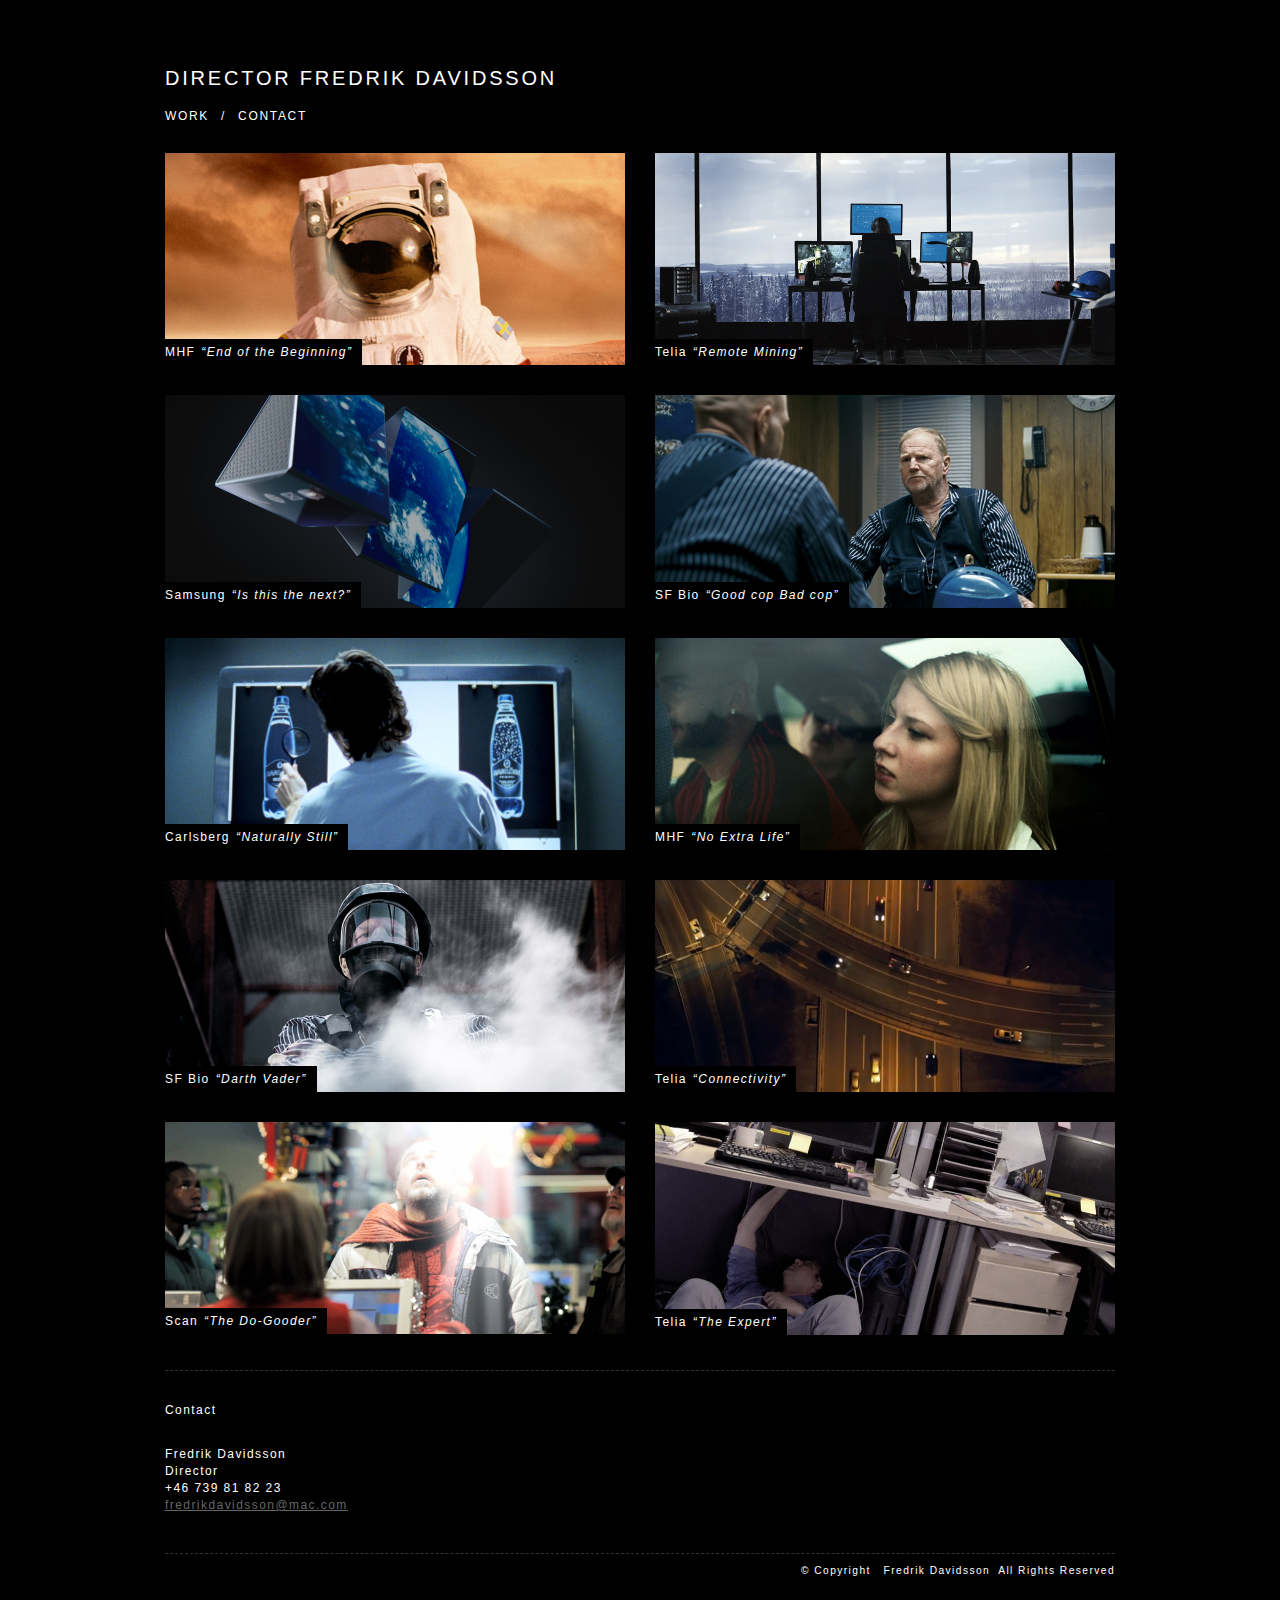
==== index.html @ 66b6b208 "First commit" ====
<!DOCTYPE html>
<html>
  <head>
    <meta charset="utf-8">
    <meta http-equiv="X-UA-Compatible" content="IE=edge">
    <title>DIRECTOR FREDRIK DAVIDSSON</title>
    <meta name="viewport" content="width=device-width, initial-scale=1.0">
    <!-- Bootstrap -->
    <link href="/css/stylesheets/styles.css" rel="stylesheet" media="screen">
    <link rel="canonical" href="http://www.fredrikdavidsson.se/" />
    <link rel="icon" type="image/x-icon" href="/img/favicon.ico">
    <link rel="apple-touch-icon" href="/img/apple-touch-icon.png">
    <!-- link href="/css/style.css" rel="stylesheet" media="screen" -->
    <!-- HTML5 shim and Respond.js IE8 support of HTML5 elements and media queries -->
    <!--[if lt IE 9]>
      <script src="//cdnjs.cloudflare.com/ajax/libs/html5shiv/r29/html5.min.js"></script>
      <script src="//cdnjs.cloudflare.com/ajax/libs/respond.js/1.3.0/respond.min.js"></script>
    <![endif]-->
  </head>
  <body>
    <div class="container container--narrowed">
    
    	<!-- VIEW: index.html -->

<div class="row">

  <div class="col-lg-12">
    <h1 class="uppercase">Director <span class="nowrap">Fredrik Davidsson</span></h1>
  </div>

  <div class="col-lg-12">
    <ul class="horiz-list topnav uppercase">
      <li><a href="#work">Work</a></li>
      <li><a href="#contact">Contact</a></li>
    </ul>
  </div>
</div>



<div class="row" id="work">

    <div class="col-sm-6">
        <a href="/video/52813474.html" class="item-box">
            <figure>
                <img src="/img/750/mhf_endofthebeginning.jpg" class="img-responsive img-responsive--zoom" alt="Click to watch: End of the beginning">
                <figcaption class="figcap">
                    MHF <em>End of the Beginning</em>
                </figcaption>
            </figure>
        </a>
    </div>

    <div class="col-sm-6">
        <a href="/video/200039920.html" class="item-box">
            <figure>
                <img src="/img/telia_remotemining.jpg" class="img-responsive img-responsive--zoom" alt="Click to watch: Remote Mining">
                <figcaption class="figcap">
                    Telia <em>Remote Mining</em>
                </figcaption>
            </figure>
        </a>
    </div>

</div>
<div class="row">

    <div class="col-sm-6">
        <a href="/video/200082497.html" class="item-box">
            <figure>
                <img src="/img/samsung_isthisthenext.jpg" class="img-responsive img-responsive--zoom" alt="Click to watch: Is this the next?">
                <figcaption class="figcap">
                    Samsung <em>Is this the next?</em>
                </figcaption>
            </figure>
        </a>
    </div>

    <div class="col-sm-6">
        <a href="/video/11383042.html" class="item-box">
            <figure>
                <img src="/img/750/sf_goodcopbadcop.jpg" class="img-responsive img-responsive--zoom" alt="Click to watch: Good cop Bad cop">
                <figcaption class="figcap">
                    SF Bio <em>Good cop Bad cop</em>
                </figcaption>
            </figure>
        </a>
    </div>

</div>
<div class="row">

    <div class="col-sm-6">
        <a href="/video/76110263.html" class="item-box">
            <figure>
                <img src="/img/750/ramlosa_naturallystill.jpg" class="img-responsive img-responsive--zoom" alt="Click to watch: Naturally Still">
                <figcaption class="figcap">
                    Carlsberg <em>Naturally Still</em>
                </figcaption>
            </figure>
        </a>
    </div>

    <div class="col-sm-6">
        <a href="/video/30067091.html" class="item-box">
            <figure>
                <img src="/img/750/mhf_noextralife.jpg" class="img-responsive img-responsive--zoom" alt="Click to watch: No Extra Life">
                <figcaption class="figcap">
                    MHF <em>No Extra Life</em>
                </figcaption>
            </figure>
        </a>
    </div>

</div>
<div class="row">

    <div class="col-sm-6">
        <a href="/video/11382361.html" class="item-box">
            <figure>
                <img src="/img/750/sf_darthvader.jpg" class="img-responsive img-responsive--zoom" alt="Click to watch: Darth Vader">
                <figcaption class="figcap">
                    SF Bio <em>Darth Vader</em>
                </figcaption>
            </figure>
        </a>
    </div>

    <div class="col-sm-6">
        <a href="/video/200039546.html" class="item-box">
            <figure>
                <img src="/img/telia_connectivity.jpg" class="img-responsive img-responsive--zoom" alt="Click to watch: Connectivity">
                <figcaption class="figcap">
                    Telia <em>Connectivity</em>
                </figcaption>
            </figure>
        </a>
    </div>

</div>
<div class="row">

    <div class="col-sm-6">
        <a href="/video/11387791.html" class="item-box">
            <figure>
                <img src="/img/750/scan_thedogooder.jpg" class="img-responsive img-responsive--zoom" alt="Click to watch: The Do-Gooder">
                <figcaption class="figcap">
                    Scan <em>The Do-Gooder</em>
                </figcaption>
            </figure>
        </a>
    </div>

    <div class="col-sm-6">
        <a href="/video/200040987.html" class="item-box">
            <figure>
                <img src="/img/telia_theexpert.jpg" class="img-responsive img-responsive--zoom" alt="Click to watch: The Expert">
                <figcaption class="figcap">
                    Telia <em>The Expert</em>
                </figcaption>
            </figure>
        </a>
    </div>

</div>

	<footer >
        <div class="dotted-box">
          <div class="row" id="contact">
            
            <div class="col-sm-6 col-md-3">
              <h5>Contact</h5>
              <p>
                Fredrik Davidsson<br>
                Director<br>
                +46 739 81 82 23<br>
                <a href="mailto:fredrikdavidsson@mac.com">fredrikdavidsson@mac.com</a>
              </p>
            </div>
            <!--
            <div class="col-sm-6 col-md-3">
              <h5>Representation</h5>
              <p>
                Visual Art Sweden<br>
                Executive Producer:<br>
                Dan Svensson<br>
                +46 739 40 11 20<br>
                <a href="mailto:dan@visualart.se">dan@visualart.se</a>
              </p>
            </div>
            <div class="col-md-6">
              
              <ul class="list-unstyled">
                <li class="pull-right">SOCIAL ICONS</li>
              </ul>
              
            </div>
            -->
          </div>
        
        </div>
        <div class="pull-right small-text">&copy; Copyright &nbsp; Fredrik Davidsson&nbsp; All Rights Reserved</div>
    </footer>

      
    </div>
    <script src="//ajax.googleapis.com/ajax/libs/jquery/2.2.4/jquery.min.js"></script>
    <!-- script src="//netdna.bootstrapcdn.com/bootstrap/3.0.0/js/bootstrap.min.js"></script -->
    <script src="/js/jquery.fitvids.js"></script>
    <script>
        $(document).ready(function(){
            $(".video-wrapper").fitVids();
        });
    </script>
  </body>
</html>
---- css/stylesheets/styles.css ----
hr,img{border:0}body,figure{margin:0}article,aside,details,figcaption,figure,footer,header,hgroup,main,nav,section,summary{display:block}audio,canvas,video{display:inline-block}audio:not([controls]){display:none;height:0}[hidden]{display:none}html{font-family:sans-serif;-webkit-text-size-adjust:100%;-ms-text-size-adjust:100%}a:active,a:hover{outline:0}h1{margin:.67em 0;letter-spacing:.14em}b,strong{font-weight:700}dfn{font-style:italic}hr{-moz-box-sizing:content-box;box-sizing:content-box;height:0}mark{background:#ff0;color:#000}code,kbd,pre,samp{font-family:monospace,serif;font-size:1em}pre{white-space:pre-wrap}q{quotes:"\201C" "\201D" "\2018" "\2019"}sub,sup{font-size:75%;line-height:0;position:relative;vertical-align:baseline}sup{top:-.5em}sub{bottom:-.25em}img{vertical-align:middle}svg:not(:root){overflow:hidden}button,select{text-transform:none}.uppercase,abbr.initialism{text-transform:uppercase}button,html input[type=button],input[type=reset],input[type=submit]{-webkit-appearance:button;cursor:pointer}button[disabled],html input[disabled]{cursor:default}input[type=checkbox],input[type=radio]{box-sizing:border-box;padding:0}input[type=search]::-webkit-search-cancel-button,input[type=search]::-webkit-search-decoration{-webkit-appearance:none}button::-moz-focus-inner,input::-moz-focus-inner{border:0;padding:0}textarea{overflow:auto;vertical-align:top}table{border-collapse:collapse;border-spacing:0}@media print{blockquote,img,pre,tr{page-break-inside:avoid}*{text-shadow:none!important;color:#000!important;background:0 0!important;box-shadow:none!important}a,a:visited{text-decoration:underline}a[href]:after{content:" (" attr(href) ")"}abbr[title]:after{content:" (" attr(title) ")"}.ir a:after,a[href^="javascript:"]:after,a[href^="#"]:after{content:""}blockquote,pre{border:1px solid #999}thead{display:table-header-group}img{max-width:100%!important}@page{margin:2cm .5cm}h2,h3,p{orphans:3;widows:3}h2,h3{page-break-after:avoid}.navbar{display:none}.table td,.table th{background-color:#fff!important}.btn>.caret,.dropup>.btn>.caret{border-top-color:#000!important}.label{border:1px solid #000}.table{border-collapse:collapse!important}.table-bordered td,.table-bordered th{border:1px solid #ddd!important}}.btn,.btn-danger.active,.btn-danger:active,.btn-default.active,.btn-default:active,.btn-info.active,.btn-info:active,.btn-primary.active,.btn-primary:active,.btn-success.active,.btn-success:active,.btn-warning.active,.btn-warning:active,.form-control,.open .btn-danger.dropdown-toggle,.open .btn-default.dropdown-toggle,.open .btn-info.dropdown-toggle,.open .btn-primary.dropdown-toggle,.open .btn-success.dropdown-toggle,.open .btn-warning.dropdown-toggle{background-image:none}*,:after,:before{-webkit-box-sizing:border-box;-moz-box-sizing:border-box;box-sizing:border-box}html{font-size:62.5%;-webkit-tap-highlight-color:transparent}body{font-family:"Helvetica Neue",Helvetica,Arial,"Lucida Grande",sans-serif;font-size:12px;font-weight:300;letter-spacing:.12em;line-height:1.429;color:#fff;background-color:#000}button,input,select,textarea{margin:0;font-family:inherit;font-size:inherit;line-height:inherit}a{color:#666}a:focus,a:hover{color:#999;text-decoration:underline}a:focus{outline:#333 dotted thin;outline:-webkit-focus-ring-color auto 5px;outline-offset:-2px}.img-responsive{display:block;max-width:100%;height:auto}.img-rounded{border-radius:6px}.img-thumbnail,.thumbnail{padding:4px;line-height:1.429;background-color:#000;border:1px solid #ddd;border-radius:4px;-webkit-transition:all .2s ease-in-out;transition:all .2s ease-in-out;display:inline-block;max-width:100%;height:auto}pre code,table{background-color:transparent}.img-circle{border-radius:50%}hr{margin-top:17px;margin-bottom:17px;border-top:1px solid #eee}.sr-only{position:absolute;width:1px;height:1px;margin:-1px;padding:0;overflow:hidden;clip:rect(0 0 0 0);border:0}p{margin:0 0 8.5px}.lead{margin-bottom:17px;font-size:13.8px;font-weight:200;line-height:1.4}h1,h2,h3,h4,h5,h6{margin-bottom:8.5px}@media (min-width:768px){.lead{font-size:18px}}small{font-size:85%}cite{font-style:normal}.text-muted{color:#999}.text-primary{color:#428bca}.text-warning{color:#c09853}.text-danger{color:#b94a48}.text-success{color:#468847}.text-info{color:#3a87ad}.text-left{text-align:left}.text-right{text-align:right}.text-center{text-align:center}.h1,.h2,.h3,.h4,.h5,.h6,h1,h2,h3,h4,h5,h6{font-family:"Helvetica Neue",Helvetica,Arial,"Lucida Grande",sans-serif;font-weight:300;line-height:1.1}.h1 small,.h2 small,.h3 small,.h4 small,.h5 small,.h6 small,h1 small,h2 small,h3 small,h4 small,h5 small,h6 small{font-weight:400;line-height:1;color:#999}legend,pre{color:#333}h1,h2,h3{margin-top:17px}h1 small,h2 small,h3 small{font-size:65%}h4,h5,h6{margin-top:8.5px}h4 small,h5 small,h6 small{font-size:75%}.h1,h1{font-size:20px}.h2,h2{font-size:25px}.h3,h3{font-size:21px}.h4,h4{font-size:15px}.h5,h5{font-size:12px}.h6,h6{font-size:11px}.page-header{padding-bottom:7.5px;margin:34px 0 17px;border-bottom:1px solid #eee}blockquote p:last-child,ol ol,ol ul,ul ol,ul ul{margin-bottom:0}address,dl{margin-bottom:17px}ol,ul{margin-top:0;margin-bottom:8.5px}.list-inline,.list-unstyled{padding-left:0;list-style:none}.list-inline>li{display:inline-block;padding-left:5px;padding-right:5px}dd,dt{line-height:1.429}dt{font-weight:700}dd{margin-left:0}@media (min-width:768px){.dl-horizontal dt{float:left;width:160px;clear:left;text-align:right;overflow:hidden;text-overflow:ellipsis;white-space:nowrap}.dl-horizontal dd{margin-left:180px}.dl-horizontal dd:after,.dl-horizontal dd:before{content:" ";display:table}.dl-horizontal dd:after{clear:both}}.clearfix:after,.container:after,.form-horizontal .form-group:after,.nav:after,.navbar-collapse:after,.navbar-header:after,.navbar:after,.row:after,.tabbable:after{clear:both}address,pre{display:block}abbr[data-original-title],abbr[title]{cursor:help;border-bottom:1px dotted #999}abbr.initialism{font-size:90%}blockquote{padding:8.5px 17px;margin:0 0 17px;border-left:5px solid #eee}blockquote p{font-size:15px;font-weight:300;line-height:1.25}address,blockquote small,pre{line-height:1.429}blockquote small{display:block;color:#999}blockquote small:before{content:'\2014 \00A0'}blockquote.pull-right{padding-right:15px;padding-left:0;border-right:5px solid #eee;border-left:0}blockquote.pull-right p,blockquote.pull-right small{text-align:right}blockquote.pull-right small:before{content:''}blockquote.pull-right small:after{content:'\00A0 \2014'}blockquote:after,blockquote:before,q:after,q:before{content:""}address{font-style:normal}code,pre{font-family:Monaco,Menlo,Consolas,"Courier- New",monospace}code{padding:2px 4px;font-size:90%;color:#c7254e;background-color:#f9f2f4;white-space:nowrap;border-radius:4px}pre{padding:8px;margin:0 0 8.5px;font-size:11px;word-break:break-all;word-wrap:break-word;background-color:#f5f5f5;border:1px solid #ccc;border-radius:4px}.container:after,.container:before,.row:after,.row:before{display:table;content:" "}.table,pre.prettyprint{margin-bottom:17px}pre code{padding:0;font-size:inherit;color:inherit;white-space:pre-wrap;border:0}.btn,.horiz-list li,.nowrap{white-space:nowrap}.pre-scrollable{max-height:340px;overflow-y:scroll}.container{margin-right:auto;margin-left:auto;padding-left:15px;padding-right:15px}.row{margin-left:-15px;margin-right:-15px}input[type=file],legend{display:block}.col-lg-1,.col-lg-10,.col-lg-11,.col-lg-12,.col-lg-2,.col-lg-3,.col-lg-4,.col-lg-5,.col-lg-6,.col-lg-7,.col-lg-8,.col-lg-9,.col-md-1,.col-md-10,.col-md-11,.col-md-12,.col-md-2,.col-md-3,.col-md-4,.col-md-5,.col-md-6,.col-md-7,.col-md-8,.col-md-9,.col-sm-1,.col-sm-10,.col-sm-11,.col-sm-12,.col-sm-2,.col-sm-3,.col-sm-4,.col-sm-5,.col-sm-6,.col-sm-7,.col-sm-8,.col-sm-9,.col-xs-1,.col-xs-10,.col-xs-11,.col-xs-12,.col-xs-2,.col-xs-3,.col-xs-4,.col-xs-5,.col-xs-6,.col-xs-7,.col-xs-8,.col-xs-9{position:relative;min-height:1px;padding-left:15px;padding-right:15px}.col-xs-1,.col-xs-10,.col-xs-11,.col-xs-2,.col-xs-3,.col-xs-4,.col-xs-5,.col-xs-6,.col-xs-7,.col-xs-8,.col-xs-9{float:left}.col-xs-1{width:8.333%}.col-xs-2{width:16.667%}.col-xs-3{width:25%}.col-xs-4{width:33.333%}.col-xs-5{width:41.667%}.col-xs-6{width:50%}.col-xs-7{width:58.333%}.col-xs-8{width:66.667%}.col-xs-9{width:75%}.col-xs-10{width:83.333%}.col-xs-11{width:91.667%}.col-xs-12{width:100%}@media (min-width:768px){.container{max-width:750px}.col-sm-1,.col-sm-10,.col-sm-11,.col-sm-2,.col-sm-3,.col-sm-4,.col-sm-5,.col-sm-6,.col-sm-7,.col-sm-8,.col-sm-9{float:left}.col-sm-1{width:8.333%}.col-sm-2{width:16.667%}.col-sm-3{width:25%}.col-sm-4{width:33.333%}.col-sm-5{width:41.667%}.col-sm-6{width:50%}.col-sm-7{width:58.333%}.col-sm-8{width:66.667%}.col-sm-9{width:75%}.col-sm-10{width:83.333%}.col-sm-11{width:91.667%}.col-sm-12{width:100%}.col-sm-push-1{left:8.333%}.col-sm-push-2{left:16.667%}.col-sm-push-3{left:25%}.col-sm-push-4{left:33.333%}.col-sm-push-5{left:41.667%}.col-sm-push-6{left:50%}.col-sm-push-7{left:58.333%}.col-sm-push-8{left:66.667%}.col-sm-push-9{left:75%}.col-sm-push-10{left:83.333%}.col-sm-push-11{left:91.667%}.col-sm-pull-1{right:8.333%}.col-sm-pull-2{right:16.667%}.col-sm-pull-3{right:25%}.col-sm-pull-4{right:33.333%}.col-sm-pull-5{right:41.667%}.col-sm-pull-6{right:50%}.col-sm-pull-7{right:58.333%}.col-sm-pull-8{right:66.667%}.col-sm-pull-9{right:75%}.col-sm-pull-10{right:83.333%}.col-sm-pull-11{right:91.667%}.col-sm-offset-1{margin-left:8.333%}.col-sm-offset-2{margin-left:16.667%}.col-sm-offset-3{margin-left:25%}.col-sm-offset-4{margin-left:33.333%}.col-sm-offset-5{margin-left:41.667%}.col-sm-offset-6{margin-left:50%}.col-sm-offset-7{margin-left:58.333%}.col-sm-offset-8{margin-left:66.667%}.col-sm-offset-9{margin-left:75%}.col-sm-offset-10{margin-left:83.333%}.col-sm-offset-11{margin-left:91.667%}}@media (min-width:992px){.container{max-width:970px}.col-md-1,.col-md-10,.col-md-11,.col-md-2,.col-md-3,.col-md-4,.col-md-5,.col-md-6,.col-md-7,.col-md-8,.col-md-9{float:left}.col-md-1{width:8.333%}.col-md-2{width:16.667%}.col-md-3{width:25%}.col-md-4{width:33.333%}.col-md-5{width:41.667%}.col-md-6{width:50%}.col-md-7{width:58.333%}.col-md-8{width:66.667%}.col-md-9{width:75%}.col-md-10{width:83.333%}.col-md-11{width:91.667%}.col-md-12{width:100%}.col-md-push-0{left:auto}.col-md-push-1{left:8.333%}.col-md-push-2{left:16.667%}.col-md-push-3{left:25%}.col-md-push-4{left:33.333%}.col-md-push-5{left:41.667%}.col-md-push-6{left:50%}.col-md-push-7{left:58.333%}.col-md-push-8{left:66.667%}.col-md-push-9{left:75%}.col-md-push-10{left:83.333%}.col-md-push-11{left:91.667%}.col-md-pull-0{right:auto}.col-md-pull-1{right:8.333%}.col-md-pull-2{right:16.667%}.col-md-pull-3{right:25%}.col-md-pull-4{right:33.333%}.col-md-pull-5{right:41.667%}.col-md-pull-6{right:50%}.col-md-pull-7{right:58.333%}.col-md-pull-8{right:66.667%}.col-md-pull-9{right:75%}.col-md-pull-10{right:83.333%}.col-md-pull-11{right:91.667%}.col-md-offset-0{margin-left:0}.col-md-offset-1{margin-left:8.333%}.col-md-offset-2{margin-left:16.667%}.col-md-offset-3{margin-left:25%}.col-md-offset-4{margin-left:33.333%}.col-md-offset-5{margin-left:41.667%}.col-md-offset-6{margin-left:50%}.col-md-offset-7{margin-left:58.333%}.col-md-offset-8{margin-left:66.667%}.col-md-offset-9{margin-left:75%}.col-md-offset-10{margin-left:83.333%}.col-md-offset-11{margin-left:91.667%}}@media (min-width:1200px){.container{max-width:1170px}.col-lg-1,.col-lg-10,.col-lg-11,.col-lg-2,.col-lg-3,.col-lg-4,.col-lg-5,.col-lg-6,.col-lg-7,.col-lg-8,.col-lg-9{float:left}.col-lg-1{width:8.333%}.col-lg-2{width:16.667%}.col-lg-3{width:25%}.col-lg-4{width:33.333%}.col-lg-5{width:41.667%}.col-lg-6{width:50%}.col-lg-7{width:58.333%}.col-lg-8{width:66.667%}.col-lg-9{width:75%}.col-lg-10{width:83.333%}.col-lg-11{width:91.667%}.col-lg-12{width:100%}.col-lg-push-0{left:auto}.col-lg-push-1{left:8.333%}.col-lg-push-2{left:16.667%}.col-lg-push-3{left:25%}.col-lg-push-4{left:33.333%}.col-lg-push-5{left:41.667%}.col-lg-push-6{left:50%}.col-lg-push-7{left:58.333%}.col-lg-push-8{left:66.667%}.col-lg-push-9{left:75%}.col-lg-push-10{left:83.333%}.col-lg-push-11{left:91.667%}.col-lg-pull-0{right:auto}.col-lg-pull-1{right:8.333%}.col-lg-pull-2{right:16.667%}.col-lg-pull-3{right:25%}.col-lg-pull-4{right:33.333%}.col-lg-pull-5{right:41.667%}.col-lg-pull-6{right:50%}.col-lg-pull-7{right:58.333%}.col-lg-pull-8{right:66.667%}.col-lg-pull-9{right:75%}.col-lg-pull-10{right:83.333%}.col-lg-pull-11{right:91.667%}.col-lg-offset-0{margin-left:0}.col-lg-offset-1{margin-left:8.333%}.col-lg-offset-2{margin-left:16.667%}.col-lg-offset-3{margin-left:25%}.col-lg-offset-4{margin-left:33.333%}.col-lg-offset-5{margin-left:41.667%}.col-lg-offset-6{margin-left:50%}.col-lg-offset-7{margin-left:58.333%}.col-lg-offset-8{margin-left:66.667%}.col-lg-offset-9{margin-left:75%}.col-lg-offset-10{margin-left:83.333%}.col-lg-offset-11{margin-left:91.667%}}.btn-block,.nav-justified,.nav-tabs.nav-justified,.table,input[type=button].btn-block,input[type=reset].btn-block,input[type=submit].btn-block,legend{width:100%}table{max-width:100%}th{text-align:left}.table tbody>tr>td,.table tbody>tr>th,.table tfoot>tr>td,.table tfoot>tr>th,.table thead>tr>td,.table thead>tr>th{padding:8px;line-height:1.429;vertical-align:top;border-top:1px solid #ddd}.table thead>tr>th{vertical-align:bottom;border-bottom:2px solid #ddd}.table caption+thead tr:first-child td,.table caption+thead tr:first-child th,.table colgroup+thead tr:first-child td,.table colgroup+thead tr:first-child th,.table thead:first-child tr:first-child td,.table thead:first-child tr:first-child th{border-top:0}.table tbody+tbody{border-top:2px solid #ddd}.table .table{background-color:#000}.table-condensed tbody>tr>td,.table-condensed tbody>tr>th,.table-condensed tfoot>tr>td,.table-condensed tfoot>tr>th,.table-condensed thead>tr>td,.table-condensed thead>tr>th{padding:5px}.table-bordered,.table-bordered>tbody>tr>td,.table-bordered>tbody>tr>th,.table-bordered>tfoot>tr>td,.table-bordered>tfoot>tr>th,.table-bordered>thead>tr>td,.table-bordered>thead>tr>th{border:1px solid #ddd}.table-bordered>thead>tr>td,.table-bordered>thead>tr>th{border-bottom-width:2px}.table-striped>tbody>tr:nth-child(odd)>td,.table-striped>tbody>tr:nth-child(odd)>th{background-color:#f9f9f9}.table-hover>tbody>tr:hover>td,.table-hover>tbody>tr:hover>th,.table>tbody>tr.active>td,.table>tbody>tr.active>th,.table>tbody>tr>td.active,.table>tbody>tr>th.active,.table>tfoot>tr.active>td,.table>tfoot>tr.active>th,.table>tfoot>tr>td.active,.table>tfoot>tr>th.active,.table>thead>tr.active>td,.table>thead>tr.active>th,.table>thead>tr>td.active,.table>thead>tr>th.active{background-color:#f5f5f5}table col[class*=col-]{float:none;display:table-column}table td[class*=col-],table th[class*=col-]{float:none;display:table-cell}.table>tbody>tr.success>td,.table>tbody>tr.success>th,.table>tbody>tr>td.success,.table>tbody>tr>th.success,.table>tfoot>tr.success>td,.table>tfoot>tr.success>th,.table>tfoot>tr>td.success,.table>tfoot>tr>th.success,.table>thead>tr.success>td,.table>thead>tr.success>th,.table>thead>tr>td.success,.table>thead>tr>th.success{background-color:#dff0d8;border-color:#d6e9c6}.table-hover>tbody>tr.success:hover>td,.table-hover>tbody>tr.success:hover>th,.table-hover>tbody>tr>td.success:hover,.table-hover>tbody>tr>th.success:hover{background-color:#d0e9c6;border-color:#c9e2b3}.table>tbody>tr.danger>td,.table>tbody>tr.danger>th,.table>tbody>tr>td.danger,.table>tbody>tr>th.danger,.table>tfoot>tr.danger>td,.table>tfoot>tr.danger>th,.table>tfoot>tr>td.danger,.table>tfoot>tr>th.danger,.table>thead>tr.danger>td,.table>thead>tr.danger>th,.table>thead>tr>td.danger,.table>thead>tr>th.danger{background-color:#f2dede;border-color:#eed3d7}.table-hover>tbody>tr.danger:hover>td,.table-hover>tbody>tr.danger:hover>th,.table-hover>tbody>tr>td.danger:hover,.table-hover>tbody>tr>th.danger:hover{background-color:#ebcccc;border-color:#e6c1c7}.table>tbody>tr.warning>td,.table>tbody>tr.warning>th,.table>tbody>tr>td.warning,.table>tbody>tr>th.warning,.table>tfoot>tr.warning>td,.table>tfoot>tr.warning>th,.table>tfoot>tr>td.warning,.table>tfoot>tr>th.warning,.table>thead>tr.warning>td,.table>thead>tr.warning>th,.table>thead>tr>td.warning,.table>thead>tr>th.warning{background-color:#fcf8e3;border-color:#fbeed5}.table-hover>tbody>tr.warning:hover>td,.table-hover>tbody>tr.warning:hover>th,.table-hover>tbody>tr>td.warning:hover,.table-hover>tbody>tr>th.warning:hover{background-color:#faf2cc;border-color:#f8e5be}@media (max-width:768px){.table-responsive{width:100%;margin-bottom:15px;overflow-y:hidden;overflow-x:scroll;-ms-overflow-style:-ms-autohiding-scrollbar;border:1px solid #ddd;-webkit-overflow-scrolling:touch}.table-responsive>.table{margin-bottom:0;background-color:#fff}.table-responsive>.table>tbody>tr>td,.table-responsive>.table>tbody>tr>th,.table-responsive>.table>tfoot>tr>td,.table-responsive>.table>tfoot>tr>th,.table-responsive>.table>thead>tr>td,.table-responsive>.table>thead>tr>th{white-space:nowrap}.table-responsive>.table-bordered{border:0}.table-responsive>.table-bordered>tbody>tr>td:first-child,.table-responsive>.table-bordered>tbody>tr>th:first-child,.table-responsive>.table-bordered>tfoot>tr>td:first-child,.table-responsive>.table-bordered>tfoot>tr>th:first-child,.table-responsive>.table-bordered>thead>tr>td:first-child,.table-responsive>.table-bordered>thead>tr>th:first-child{border-left:0}.table-responsive>.table-bordered>tbody>tr>td:last-child,.table-responsive>.table-bordered>tbody>tr>th:last-child,.table-responsive>.table-bordered>tfoot>tr>td:last-child,.table-responsive>.table-bordered>tfoot>tr>th:last-child,.table-responsive>.table-bordered>thead>tr>td:last-child,.table-responsive>.table-bordered>thead>tr>th:last-child{border-right:0}.table-responsive>.table-bordered>tbody>tr:last-child>td,.table-responsive>.table-bordered>tbody>tr:last-child>th,.table-responsive>.table-bordered>tfoot>tr:last-child>td,.table-responsive>.table-bordered>tfoot>tr:last-child>th,.table-responsive>.table-bordered>thead>tr:last-child>td,.table-responsive>.table-bordered>thead>tr:last-child>th{border-bottom:0}}fieldset,legend{padding:0;border:0}fieldset{margin:0}legend{margin-bottom:17px;font-size:18px;line-height:inherit;border-bottom:1px solid #e5e5e5}label{display:inline-block;margin-bottom:5px;font-weight:700}input[type=search]{-webkit-appearance:textfield;-webkit-box-sizing:border-box;-moz-box-sizing:border-box;box-sizing:border-box}input[type=checkbox],input[type=radio]{margin:4px 0 0;margin-top:1px\9;line-height:normal}select[multiple],select[size]{height:auto}select optgroup{font-size:inherit;font-style:inherit;font-family:inherit}.form-control,output{font-size:12px;line-height:1.429;display:block;vertical-align:middle}input[type=file]:focus,input[type=checkbox]:focus,input[type=radio]:focus{outline:#333 dotted thin;outline:-webkit-focus-ring-color auto 5px;outline-offset:-2px}input[type=number]::-webkit-inner-spin-button,input[type=number]::-webkit-outer-spin-button{height:auto}output{padding-top:7px;color:#555}.form-control:-moz-placeholder{color:#999}.form-control::-moz-placeholder{color:#999}.form-control:-ms-input-placeholder{color:#999}.form-control::-webkit-input-placeholder{color:#999}.form-control{width:100%;height:31px;padding:6px 12px;color:#555;background-color:#fff;border:1px solid #ccc;border-radius:4px;-webkit-box-shadow:inset 0 1px 1px rgba(0,0,0,.075);box-shadow:inset 0 1px 1px rgba(0,0,0,.075);-webkit-transition:border-color ease-in-out .15s,box-shadow ease-in-out .15s;transition:border-color ease-in-out .15s,box-shadow ease-in-out .15s}.form-control:focus{border-color:#66afe9;outline:0;-webkit-box-shadow:inset 0 1px 1px rgba(0,0,0,.075),0 0 8px rgba(102,175,233,.6);box-shadow:inset 0 1px 1px rgba(0,0,0,.075),0 0 8px rgba(102,175,233,.6)}.form-control[disabled],.form-control[readonly],fieldset[disabled] .form-control{cursor:not-allowed;background-color:#eee}textarea.form-control{height:auto}.form-group{margin-bottom:15px}.checkbox,.radio{display:block;min-height:17px;margin-top:10px;margin-bottom:10px;padding-left:20px;vertical-align:middle}.checkbox label,.radio label{display:inline;margin-bottom:0;font-weight:400;cursor:pointer}.checkbox input[type=checkbox],.checkbox-inline input[type=checkbox],.radio input[type=radio],.radio-inline input[type=radio]{float:left;margin-left:-20px}.checkbox+.checkbox,.radio+.radio{margin-top:-5px}.checkbox-inline,.radio-inline{display:inline-block;padding-left:20px;margin-bottom:0;vertical-align:middle;font-weight:400;cursor:pointer}.checkbox-inline+.checkbox-inline,.radio-inline+.radio-inline{margin-top:0;margin-left:10px}.checkbox-inline[disabled],.checkbox[disabled],.radio-inline[disabled],.radio[disabled],fieldset[disabled] .checkbox,fieldset[disabled] .checkbox-inline,fieldset[disabled] .radio,fieldset[disabled] .radio-inline,fieldset[disabled] input[type=checkbox],fieldset[disabled] input[type=radio],input[type=checkbox][disabled],input[type=radio][disabled]{cursor:not-allowed}.input-sm{height:28px;padding:5px 10px;font-size:11px;line-height:1.5;border-radius:3px}select.input-sm{height:28px;line-height:28px}textarea.input-sm{height:auto}.input-lg{height:41px;padding:10px 16px;font-size:15px;line-height:1.33;border-radius:6px}select.input-lg{height:41px;line-height:41px}textarea.input-lg{height:auto}.has-warning .control-label,.has-warning .help-block{color:#c09853}.has-warning .form-control{border-color:#c09853;-webkit-box-shadow:inset 0 1px 1px rgba(0,0,0,.075);box-shadow:inset 0 1px 1px rgba(0,0,0,.075)}.has-warning .form-control:focus{border-color:#a47e3c;-webkit-box-shadow:inset 0 1px 1px rgba(0,0,0,.075),0 0 6px #dbc59e;box-shadow:inset 0 1px 1px rgba(0,0,0,.075),0 0 6px #dbc59e}.has-warning .input-group-addon{color:#c09853;border-color:#c09853;background-color:#fcf8e3}.has-error .control-label,.has-error .help-block{color:#b94a48}.has-error .form-control{border-color:#b94a48;-webkit-box-shadow:inset 0 1px 1px rgba(0,0,0,.075);box-shadow:inset 0 1px 1px rgba(0,0,0,.075)}.has-error .form-control:focus{border-color:#953b39;-webkit-box-shadow:inset 0 1px 1px rgba(0,0,0,.075),0 0 6px #d59392;box-shadow:inset 0 1px 1px rgba(0,0,0,.075),0 0 6px #d59392}.has-error .input-group-addon{color:#b94a48;border-color:#b94a48;background-color:#f2dede}.has-success .control-label,.has-success .help-block{color:#468847}.has-success .form-control{border-color:#468847;-webkit-box-shadow:inset 0 1px 1px rgba(0,0,0,.075);box-shadow:inset 0 1px 1px rgba(0,0,0,.075)}.has-success .form-control:focus{border-color:#356635;-webkit-box-shadow:inset 0 1px 1px rgba(0,0,0,.075),0 0 6px #7aba7b;box-shadow:inset 0 1px 1px rgba(0,0,0,.075),0 0 6px #7aba7b}.has-success .input-group-addon{color:#468847;border-color:#468847;background-color:#dff0d8}.form-control-static{margin-bottom:0;padding-top:7px}.help-block{display:block;margin-top:5px;margin-bottom:10px;color:#fff}.btn,.nav{margin-bottom:0}@media (min-width:768px){.form-inline .form-group,.navbar-form .form-group{display:inline-block;margin-bottom:0;vertical-align:middle}.form-inline .form-control,.navbar-form .form-control{display:inline-block}.form-inline .checkbox,.form-inline .radio,.navbar-form .checkbox,.navbar-form .radio{display:inline-block;margin-top:0;margin-bottom:0;padding-left:0}.form-inline .checkbox input[type=checkbox],.form-inline .radio input[type=radio],.navbar-form .checkbox input[type=checkbox],.navbar-form .radio input[type=radio]{float:none;margin-left:0}.form-horizontal .control-label{text-align:right}}.form-horizontal .checkbox,.form-horizontal .checkbox-inline,.form-horizontal .control-label,.form-horizontal .radio,.form-horizontal .radio-inline{margin-top:0;margin-bottom:0;padding-top:7px}.form-horizontal .form-group{margin-left:-15px;margin-right:-15px}.form-horizontal .form-group:after,.form-horizontal .form-group:before{content:" ";display:table}.btn{display:inline-block;padding:6px 12px;font-size:12px;font-weight:400;line-height:1.429;text-align:center;vertical-align:middle;cursor:pointer;border:1px solid transparent;border-radius:4px;-webkit-user-select:none;-moz-user-select:none;-ms-user-select:none;-o-user-select:none;user-select:none}.btn:focus{outline:#333 dotted thin;outline:-webkit-focus-ring-color auto 5px;outline-offset:-2px}.btn:focus,.btn:hover{color:#333;text-decoration:none}.btn.active,.btn:active{outline:0;background-image:none;-webkit-box-shadow:inset 0 3px 5px rgba(0,0,0,.125);box-shadow:inset 0 3px 5px rgba(0,0,0,.125)}.btn.disabled,.btn[disabled],fieldset[disabled] .btn{cursor:not-allowed;pointer-events:none;opacity:.65;filter:alpha(opacity=65);-webkit-box-shadow:none;box-shadow:none}.btn-default{color:#333;background-color:#fff;border-color:#ccc}.btn-default.active,.btn-default:active,.btn-default:focus,.btn-default:hover,.open .btn-default.dropdown-toggle{color:#333;background-color:#ebebeb;border-color:#adadad}.btn-default.disabled,.btn-default.disabled.active,.btn-default.disabled:active,.btn-default.disabled:focus,.btn-default.disabled:hover,.btn-default[disabled],.btn-default[disabled].active,.btn-default[disabled]:active,.btn-default[disabled]:focus,.btn-default[disabled]:hover,fieldset[disabled] .btn-default,fieldset[disabled] .btn-default.active,fieldset[disabled] .btn-default:active,fieldset[disabled] .btn-default:focus,fieldset[disabled] .btn-default:hover{background-color:#fff;border-color:#ccc}.btn-primary{color:#fff;background-color:#428bca;border-color:#357ebd}.btn-primary.active,.btn-primary:active,.btn-primary:focus,.btn-primary:hover,.open .btn-primary.dropdown-toggle{color:#fff;background-color:#3276b1;border-color:#285e8e}.btn-primary.disabled,.btn-primary.disabled.active,.btn-primary.disabled:active,.btn-primary.disabled:focus,.btn-primary.disabled:hover,.btn-primary[disabled],.btn-primary[disabled].active,.btn-primary[disabled]:active,.btn-primary[disabled]:focus,.btn-primary[disabled]:hover,fieldset[disabled] .btn-primary,fieldset[disabled] .btn-primary.active,fieldset[disabled] .btn-primary:active,fieldset[disabled] .btn-primary:focus,fieldset[disabled] .btn-primary:hover{background-color:#428bca;border-color:#357ebd}.btn-warning{color:#fff;background-color:#f0ad4e;border-color:#eea236}.btn-warning.active,.btn-warning:active,.btn-warning:focus,.btn-warning:hover,.open .btn-warning.dropdown-toggle{color:#fff;background-color:#ed9c28;border-color:#d58512}.btn-warning.disabled,.btn-warning.disabled.active,.btn-warning.disabled:active,.btn-warning.disabled:focus,.btn-warning.disabled:hover,.btn-warning[disabled],.btn-warning[disabled].active,.btn-warning[disabled]:active,.btn-warning[disabled]:focus,.btn-warning[disabled]:hover,fieldset[disabled] .btn-warning,fieldset[disabled] .btn-warning.active,fieldset[disabled] .btn-warning:active,fieldset[disabled] .btn-warning:focus,fieldset[disabled] .btn-warning:hover{background-color:#f0ad4e;border-color:#eea236}.btn-danger{color:#fff;background-color:#d9534f;border-color:#d43f3a}.btn-danger.active,.btn-danger:active,.btn-danger:focus,.btn-danger:hover,.open .btn-danger.dropdown-toggle{color:#fff;background-color:#d2322d;border-color:#ac2925}.btn-danger.disabled,.btn-danger.disabled.active,.btn-danger.disabled:active,.btn-danger.disabled:focus,.btn-danger.disabled:hover,.btn-danger[disabled],.btn-danger[disabled].active,.btn-danger[disabled]:active,.btn-danger[disabled]:focus,.btn-danger[disabled]:hover,fieldset[disabled] .btn-danger,fieldset[disabled] .btn-danger.active,fieldset[disabled] .btn-danger:active,fieldset[disabled] .btn-danger:focus,fieldset[disabled] .btn-danger:hover{background-color:#d9534f;border-color:#d43f3a}.btn-success{color:#fff;background-color:#5cb85c;border-color:#4cae4c}.btn-success.active,.btn-success:active,.btn-success:focus,.btn-success:hover,.open .btn-success.dropdown-toggle{color:#fff;background-color:#47a447;border-color:#398439}.btn-success.disabled,.btn-success.disabled.active,.btn-success.disabled:active,.btn-success.disabled:focus,.btn-success.disabled:hover,.btn-success[disabled],.btn-success[disabled].active,.btn-success[disabled]:active,.btn-success[disabled]:focus,.btn-success[disabled]:hover,fieldset[disabled] .btn-success,fieldset[disabled] .btn-success.active,fieldset[disabled] .btn-success:active,fieldset[disabled] .btn-success:focus,fieldset[disabled] .btn-success:hover{background-color:#5cb85c;border-color:#4cae4c}.btn-info{color:#fff;background-color:#5bc0de;border-color:#46b8da}.btn-info.active,.btn-info:active,.btn-info:focus,.btn-info:hover,.open .btn-info.dropdown-toggle{color:#fff;background-color:#39b3d7;border-color:#269abc}.btn-info.disabled,.btn-info.disabled.active,.btn-info.disabled:active,.btn-info.disabled:focus,.btn-info.disabled:hover,.btn-info[disabled],.btn-info[disabled].active,.btn-info[disabled]:active,.btn-info[disabled]:focus,.btn-info[disabled]:hover,fieldset[disabled] .btn-info,fieldset[disabled] .btn-info.active,fieldset[disabled] .btn-info:active,fieldset[disabled] .btn-info:focus,fieldset[disabled] .btn-info:hover{background-color:#5bc0de;border-color:#46b8da}.btn-link{color:#666;font-weight:400;cursor:pointer;border-radius:0}.btn-link,.btn-link:active,.btn-link[disabled],fieldset[disabled] .btn-link{background-color:transparent;-webkit-box-shadow:none;box-shadow:none}.btn-link,.btn-link:active,.btn-link:focus,.btn-link:hover{border-color:transparent}.btn-link:focus,.btn-link:hover{color:#999;text-decoration:underline;background-color:transparent}.btn-link[disabled]:focus,.btn-link[disabled]:hover,fieldset[disabled] .btn-link:focus,fieldset[disabled] .btn-link:hover{color:#999;text-decoration:none}.btn-lg{padding:10px 16px;font-size:15px;line-height:1.33;border-radius:6px}.btn-sm,.btn-xs{padding:5px 10px;font-size:11px;line-height:1.5;border-radius:3px}.btn-xs{padding:1px 5px}.btn-block{display:block;padding-left:0;padding-right:0}.btn-block+.btn-block{margin-top:5px}.nav{padding-left:0;list-style:none}.nav:after,.nav:before{content:" ";display:table}.nav>li,.nav>li>a{display:block;position:relative}.nav>li>a{padding:10px 15px}.nav>li>a:focus,.nav>li>a:hover{text-decoration:none;background-color:#eee}.nav>li.disabled>a{color:#999}.nav>li.disabled>a:focus,.nav>li.disabled>a:hover{color:#999;text-decoration:none;background-color:transparent;cursor:not-allowed}.nav .open>a,.nav .open>a:focus,.nav .open>a:hover{background-color:#eee;border-color:#666}.nav .nav-divider{height:1px;margin:7.5px 0;overflow:hidden;background-color:#e5e5e5}.nav>li>a>img{max-width:none}.nav-tabs{border-bottom:1px solid #ddd}.nav-tabs>li{float:left;margin-bottom:-1px}.nav-tabs>li>a{margin-right:2px;line-height:1.429;border:1px solid transparent;border-radius:4px 4px 0 0}.nav-tabs>li>a:hover{border-color:#eee #eee #ddd}.nav-tabs>li.active>a,.nav-tabs>li.active>a:focus,.nav-tabs>li.active>a:hover{color:#555;background-color:#000;border:1px solid #ddd;border-bottom-color:transparent;cursor:default}.nav-pills>li{float:left}.nav-justified>li,.nav-stacked>li,.nav-tabs.nav-justified>li{float:none}.nav-pills>li>a{border-radius:5px}.nav-pills>li+li{margin-left:2px}.nav-pills>li.active>a,.nav-pills>li.active>a:focus,.nav-pills>li.active>a:hover{color:#fff;background-color:#428bca}.nav-stacked>li+li{margin-top:2px;margin-left:0}.nav-justified>li>a,.nav-tabs.nav-justified>li>a{text-align:center;margin-bottom:5px}.nav-tabs-justified,.nav-tabs.nav-justified{border-bottom:0}.nav-tabs-justified>li>a,.nav-tabs.nav-justified>li>a{margin-right:0;border-radius:4px}.nav-tabs-justified>.active>a,.nav-tabs-justified>.active>a:focus,.nav-tabs-justified>.active>a:hover,.nav-tabs.nav-justified>.active>a,.nav-tabs.nav-justified>.active>a:focus,.nav-tabs.nav-justified>.active>a:hover{border:1px solid #ddd}@media (min-width:768px){.nav-justified>li,.nav-tabs.nav-justified>li{display:table-cell;width:1%}.nav-justified>li>a,.nav-tabs.nav-justified>li>a{margin-bottom:0}.nav-tabs-justified>li>a,.nav-tabs.nav-justified>li>a{border-bottom:1px solid #ddd;border-radius:4px 4px 0 0}.nav-tabs-justified>.active>a,.nav-tabs-justified>.active>a:focus,.nav-tabs-justified>.active>a:hover,.nav-tabs.nav-justified>.active>a,.nav-tabs.nav-justified>.active>a:focus,.nav-tabs.nav-justified>.active>a:hover{border-bottom-color:#000}}.tabbable:after,.tabbable:before{content:" ";display:table}.pill-content>.pill-pane,.tab-content>.tab-pane{display:none}.pill-content>.active,.tab-content>.active{display:block}.navbar-collapse:after,.navbar-collapse:before,.navbar-header:after,.navbar-header:before,.navbar:after,.navbar:before{display:table;content:" "}.nav .caret{border-top-color:#666;border-bottom-color:#666}.nav a:hover .caret{border-top-color:#999;border-bottom-color:#999}.nav-tabs .dropdown-menu{margin-top:-1px;border-top-right-radius:0;border-top-left-radius:0}.navbar{position:relative;z-index:1000;min-height:50px;margin-bottom:17px;border:1px solid transparent}.box,.box--jumbo{min-height:250px}.navbar-collapse{max-height:340px;overflow-x:visible;padding-right:15px;padding-left:15px;border-top:1px solid transparent;box-shadow:inset 0 1px 0 rgba(255,255,255,.1);-webkit-overflow-scrolling:touch}.navbar-collapse.in{overflow-y:auto}@media (min-width:768px){.navbar{border-radius:4px}.navbar-header{float:left}.navbar-collapse{width:auto;border-top:0;box-shadow:none}.navbar-collapse.collapse{display:block!important;height:auto!important;padding-bottom:0;overflow:visible!important}.navbar-collapse.in{overflow-y:visible}.navbar-collapse .navbar-nav.navbar-left:first-child{margin-left:-15px}.navbar-collapse .navbar-nav.navbar-right:last-child{margin-right:-15px}.navbar-collapse .navbar-text:last-child{margin-right:0}}.container>.navbar-collapse,.container>.navbar-header{margin-right:-15px;margin-left:-15px}.navbar-static-top{border-width:0 0 1px}.navbar-fixed-bottom,.navbar-fixed-top{position:fixed;right:0;left:0;border-width:0 0 1px}.navbar-fixed-top{z-index:1030;top:0}.navbar-fixed-bottom{bottom:0;margin-bottom:0}.navbar-brand{float:left;padding:16.5px 15px;font-size:15px;line-height:17px;max-height:50px}.navbar-brand:focus,.navbar-brand:hover{text-decoration:none}@media (min-width:768px){.container>.navbar-collapse,.container>.navbar-header{margin-right:0;margin-left:0}.navbar-fixed-bottom,.navbar-fixed-top,.navbar-static-top{border-radius:0}.navbar>.container .navbar-brand{margin-left:-15px}}.navbar-toggle{position:relative;float:right;margin-right:15px;padding:9px 10px;margin-top:8px;margin-bottom:8px;background-color:transparent;border:1px solid transparent;border-radius:4px}.navbar-toggle .icon-bar{display:block;width:22px;height:2px;border-radius:1px}.thumbnail>img,video{height:auto;max-width:100%}.navbar-toggle .icon-bar+.icon-bar{margin-top:4px}@media (min-width:768px){.navbar-toggle{display:none}}.media-object,.thumbnail{display:block}.navbar-nav{margin:-6.75px}.navbar-nav>li>a{padding-top:10px;padding-bottom:10px;line-height:17px}@media (max-width:767px){.navbar-nav .open .dropdown-menu{position:static;float:none;width:auto;margin-top:0;background-color:transparent;border:0;box-shadow:none}.navbar-nav .open .dropdown-menu .dropdown-header,.navbar-nav .open .dropdown-menu>li>a{padding:5px 15px 5px 25px}.navbar-nav .open .dropdown-menu>li>a{line-height:17px}.navbar-nav .open .dropdown-menu>li>a:focus,.navbar-nav .open .dropdown-menu>li>a:hover{background-image:none}}@media (min-width:768px){.navbar-nav{float:left;margin:0}.navbar-nav>li{float:left}.navbar-nav>li>a{padding-top:16.5px;padding-bottom:16.5px}.navbar-left{float:left}.navbar-right{float:right}}.navbar-form{padding:10px 15px;border-top:1px solid transparent;border-bottom:1px solid transparent;-webkit-box-shadow:inset 0 1px 0 rgba(255,255,255,.1),0 1px 0 rgba(255,255,255,.1);box-shadow:inset 0 1px 0 rgba(255,255,255,.1),0 1px 0 rgba(255,255,255,.1);margin:9.5px -15px}@media (max-width:767px){.navbar-form .form-group{margin-bottom:5px}}@media (min-width:768px){.navbar-form{width:auto;border:0;margin-left:0;margin-right:0;padding-top:0;padding-bottom:0;-webkit-box-shadow:none;box-shadow:none}.navbar-text{margin-left:15px;margin-right:15px}}.navbar-nav>li>.dropdown-menu{margin-top:0;border-top-right-radius:0;border-top-left-radius:0}.navbar-fixed-bottom .navbar-nav>li>.dropdown-menu{border-bottom-right-radius:0;border-bottom-left-radius:0}.navbar-nav.pull-right>li>.dropdown-menu,.navbar-nav>li>.dropdown-menu.pull-right{left:auto;right:0}.navbar-btn{margin-top:9.5px;margin-bottom:9.5px}.navbar-text{float:left;margin-top:16.5px;margin-bottom:16.5px}.navbar-default{background-color:#f8f8f8;border-color:#e7e7e7}.navbar-default .navbar-brand{color:#777}.navbar-default .navbar-brand:focus,.navbar-default .navbar-brand:hover{color:#5e5e5e;background-color:transparent}.navbar-default .navbar-nav>li>a,.navbar-default .navbar-text{color:#777}.navbar-default .navbar-nav>li>a:focus,.navbar-default .navbar-nav>li>a:hover{color:#333;background-color:transparent}.navbar-default .navbar-nav>.active>a,.navbar-default .navbar-nav>.active>a:focus,.navbar-default .navbar-nav>.active>a:hover{color:#555;background-color:#e7e7e7}.navbar-default .navbar-nav>.disabled>a,.navbar-default .navbar-nav>.disabled>a:focus,.navbar-default .navbar-nav>.disabled>a:hover{color:#ccc;background-color:transparent}.navbar-default .navbar-toggle{border-color:#ddd}.navbar-default .navbar-toggle:focus,.navbar-default .navbar-toggle:hover{background-color:#ddd}.navbar-default .navbar-toggle .icon-bar{background-color:#ccc}.navbar-default .navbar-collapse,.navbar-default .navbar-form{border-color:#e6e6e6}.navbar-default .navbar-nav>.dropdown>a:focus .caret,.navbar-default .navbar-nav>.dropdown>a:hover .caret{border-top-color:#333;border-bottom-color:#333}.navbar-default .navbar-nav>.open>a,.navbar-default .navbar-nav>.open>a:focus,.navbar-default .navbar-nav>.open>a:hover{background-color:#e7e7e7;color:#555}.navbar-default .navbar-nav>.open>a .caret,.navbar-default .navbar-nav>.open>a:focus .caret,.navbar-default .navbar-nav>.open>a:hover .caret{border-top-color:#555;border-bottom-color:#555}.navbar-default .navbar-nav>.dropdown>a .caret{border-top-color:#777;border-bottom-color:#777}@media (max-width:767px){.navbar-default .navbar-nav .open .dropdown-menu>li>a{color:#777}.navbar-default .navbar-nav .open .dropdown-menu>li>a:focus,.navbar-default .navbar-nav .open .dropdown-menu>li>a:hover{color:#333;background-color:transparent}.navbar-default .navbar-nav .open .dropdown-menu>.active>a,.navbar-default .navbar-nav .open .dropdown-menu>.active>a:focus,.navbar-default .navbar-nav .open .dropdown-menu>.active>a:hover{color:#555;background-color:#e7e7e7}.navbar-default .navbar-nav .open .dropdown-menu>.disabled>a,.navbar-default .navbar-nav .open .dropdown-menu>.disabled>a:focus,.navbar-default .navbar-nav .open .dropdown-menu>.disabled>a:hover{color:#ccc;background-color:transparent}}.navbar-default .navbar-link{color:#777}.navbar-default .navbar-link:hover{color:#333}.navbar-inverse{background-color:#222;border-color:#090909}.navbar-inverse .navbar-brand{color:#999}.navbar-inverse .navbar-brand:focus,.navbar-inverse .navbar-brand:hover{color:#fff;background-color:transparent}.navbar-inverse .navbar-nav>li>a,.navbar-inverse .navbar-text{color:#999}.navbar-inverse .navbar-nav>li>a:focus,.navbar-inverse .navbar-nav>li>a:hover{color:#fff;background-color:transparent}.navbar-inverse .navbar-nav>.active>a,.navbar-inverse .navbar-nav>.active>a:focus,.navbar-inverse .navbar-nav>.active>a:hover{color:#fff;background-color:#090909}.navbar-inverse .navbar-nav>.disabled>a,.navbar-inverse .navbar-nav>.disabled>a:focus,.navbar-inverse .navbar-nav>.disabled>a:hover{color:#444;background-color:transparent}.navbar-inverse .navbar-toggle{border-color:#333}.navbar-inverse .navbar-toggle:focus,.navbar-inverse .navbar-toggle:hover{background-color:#333}.navbar-inverse .navbar-toggle .icon-bar{background-color:#fff}.navbar-inverse .navbar-collapse,.navbar-inverse .navbar-form{border-color:#101010}.navbar-inverse .navbar-nav>.open>a,.navbar-inverse .navbar-nav>.open>a:focus,.navbar-inverse .navbar-nav>.open>a:hover{background-color:#090909;color:#fff}.navbar-inverse .navbar-nav>.dropdown>a:hover .caret{border-top-color:#fff;border-bottom-color:#fff}.navbar-inverse .navbar-nav>.dropdown>a .caret{border-top-color:#999;border-bottom-color:#999}.navbar-inverse .navbar-nav>.open>a .caret,.navbar-inverse .navbar-nav>.open>a:focus .caret,.navbar-inverse .navbar-nav>.open>a:hover .caret{border-top-color:#fff;border-bottom-color:#fff}@media (max-width:767px){.navbar-inverse .navbar-nav .open .dropdown-menu>.dropdown-header{border-color:#090909}.navbar-inverse .navbar-nav .open .dropdown-menu>li>a{color:#999}.navbar-inverse .navbar-nav .open .dropdown-menu>li>a:focus,.navbar-inverse .navbar-nav .open .dropdown-menu>li>a:hover{color:#fff;background-color:transparent}.navbar-inverse .navbar-nav .open .dropdown-menu>.active>a,.navbar-inverse .navbar-nav .open .dropdown-menu>.active>a:focus,.navbar-inverse .navbar-nav .open .dropdown-menu>.active>a:hover{color:#fff;background-color:#090909}.navbar-inverse .navbar-nav .open .dropdown-menu>.disabled>a,.navbar-inverse .navbar-nav .open .dropdown-menu>.disabled>a:focus,.navbar-inverse .navbar-nav .open .dropdown-menu>.disabled>a:hover{color:#444;background-color:transparent}}.navbar-inverse .navbar-link{color:#999}.navbar-inverse .navbar-link:hover{color:#fff}.thumbnail{margin-bottom:17px}.thumbnail>img{display:block;margin-left:auto;margin-right:auto}a.thumbnail:focus,a.thumbnail:hover{border-color:#666}.thumbnail .caption{padding:9px;color:#fff}.media,.media-body{overflow:hidden;zoom:1}.media,.media .media{margin-top:15px}.media:first-child{margin-top:0}.media-heading{margin:0 0 5px}.media>.pull-left{margin-right:10px}.media>.pull-right{margin-left:10px}.media-list{padding-left:0;list-style:none}.clearfix:after,.clearfix:before{content:" ";display:table}.pull-right{float:right!important}.pull-left{float:left!important}.hide{display:none!important}.show{display:block!important}.hidden,.visible-xs,td.visible-xs,th.visible-xs,tr.visible-xs{display:none!important}.invisible{visibility:hidden}.text-hide{font:0/0 a;color:transparent;text-shadow:none;background-color:transparent;border:0}.credit-list,.credit-list h2{line-height:1.7em}.affix{position:fixed}@-ms-viewport{width:device-width}@media screen and (max-width:400px){@-ms-viewport{width:320px}}.hidden{visibility:hidden!important}@media (max-width:767px){.visible-xs{display:block!important}tr.visible-xs{display:table-row!important}td.visible-xs,th.visible-xs{display:table-cell!important}}@media (min-width:768px) and (max-width:991px){.visible-xs.visible-sm{display:block!important}tr.visible-xs.visible-sm{display:table-row!important}td.visible-xs.visible-sm,th.visible-xs.visible-sm{display:table-cell!important}}@media (min-width:992px) and (max-width:1199px){.visible-xs.visible-md{display:block!important}tr.visible-xs.visible-md{display:table-row!important}td.visible-xs.visible-md,th.visible-xs.visible-md{display:table-cell!important}}@media (min-width:1200px){.visible-xs.visible-lg{display:block!important}tr.visible-xs.visible-lg{display:table-row!important}td.visible-xs.visible-lg,th.visible-xs.visible-lg{display:table-cell!important}}.visible-sm,td.visible-sm,th.visible-sm,tr.visible-sm{display:none!important}@media (max-width:767px){.visible-sm.visible-xs{display:block!important}tr.visible-sm.visible-xs{display:table-row!important}td.visible-sm.visible-xs,th.visible-sm.visible-xs{display:table-cell!important}}@media (min-width:768px) and (max-width:991px){.visible-sm{display:block!important}tr.visible-sm{display:table-row!important}td.visible-sm,th.visible-sm{display:table-cell!important}}@media (min-width:992px) and (max-width:1199px){.visible-sm.visible-md{display:block!important}tr.visible-sm.visible-md{display:table-row!important}td.visible-sm.visible-md,th.visible-sm.visible-md{display:table-cell!important}}@media (min-width:1200px){.visible-sm.visible-lg{display:block!important}tr.visible-sm.visible-lg{display:table-row!important}td.visible-sm.visible-lg,th.visible-sm.visible-lg{display:table-cell!important}}.visible-md,td.visible-md,th.visible-md,tr.visible-md{display:none!important}@media (max-width:767px){.visible-md.visible-xs{display:block!important}tr.visible-md.visible-xs{display:table-row!important}td.visible-md.visible-xs,th.visible-md.visible-xs{display:table-cell!important}}@media (min-width:768px) and (max-width:991px){.visible-md.visible-sm{display:block!important}tr.visible-md.visible-sm{display:table-row!important}td.visible-md.visible-sm,th.visible-md.visible-sm{display:table-cell!important}}@media (min-width:992px) and (max-width:1199px){.visible-md{display:block!important}tr.visible-md{display:table-row!important}td.visible-md,th.visible-md{display:table-cell!important}}@media (min-width:1200px){.visible-md.visible-lg{display:block!important}tr.visible-md.visible-lg{display:table-row!important}td.visible-md.visible-lg,th.visible-md.visible-lg{display:table-cell!important}}.visible-lg,td.visible-lg,th.visible-lg,tr.visible-lg{display:none!important}@media (max-width:767px){.visible-lg.visible-xs{display:block!important}tr.visible-lg.visible-xs{display:table-row!important}td.visible-lg.visible-xs,th.visible-lg.visible-xs{display:table-cell!important}}@media (min-width:768px) and (max-width:991px){.visible-lg.visible-sm{display:block!important}tr.visible-lg.visible-sm{display:table-row!important}td.visible-lg.visible-sm,th.visible-lg.visible-sm{display:table-cell!important}}@media (min-width:992px) and (max-width:1199px){.visible-lg.visible-md{display:block!important}tr.visible-lg.visible-md{display:table-row!important}td.visible-lg.visible-md,th.visible-lg.visible-md{display:table-cell!important}}@media (min-width:1200px){.visible-lg{display:block!important}tr.visible-lg{display:table-row!important}td.visible-lg,th.visible-lg{display:table-cell!important}}.hidden-xs{display:block!important}tr.hidden-xs{display:table-row!important}td.hidden-xs,th.hidden-xs{display:table-cell!important}@media (max-width:767px){.hidden-xs,td.hidden-xs,th.hidden-xs,tr.hidden-xs{display:none!important}}@media (min-width:768px) and (max-width:991px){.hidden-xs.hidden-sm,td.hidden-xs.hidden-sm,th.hidden-xs.hidden-sm,tr.hidden-xs.hidden-sm{display:none!important}}@media (min-width:992px) and (max-width:1199px){.hidden-xs.hidden-md,td.hidden-xs.hidden-md,th.hidden-xs.hidden-md,tr.hidden-xs.hidden-md{display:none!important}}@media (min-width:1200px){.hidden-xs.hidden-lg,td.hidden-xs.hidden-lg,th.hidden-xs.hidden-lg,tr.hidden-xs.hidden-lg{display:none!important}}.hidden-sm{display:block!important}tr.hidden-sm{display:table-row!important}td.hidden-sm,th.hidden-sm{display:table-cell!important}@media (max-width:767px){.hidden-sm.hidden-xs,td.hidden-sm.hidden-xs,th.hidden-sm.hidden-xs,tr.hidden-sm.hidden-xs{display:none!important}}@media (min-width:768px) and (max-width:991px){.hidden-sm,td.hidden-sm,th.hidden-sm,tr.hidden-sm{display:none!important}}@media (min-width:992px) and (max-width:1199px){.hidden-sm.hidden-md,td.hidden-sm.hidden-md,th.hidden-sm.hidden-md,tr.hidden-sm.hidden-md{display:none!important}}@media (min-width:1200px){.hidden-sm.hidden-lg,td.hidden-sm.hidden-lg,th.hidden-sm.hidden-lg,tr.hidden-sm.hidden-lg{display:none!important}}.hidden-md{display:block!important}tr.hidden-md{display:table-row!important}td.hidden-md,th.hidden-md{display:table-cell!important}@media (max-width:767px){.hidden-md.hidden-xs,td.hidden-md.hidden-xs,th.hidden-md.hidden-xs,tr.hidden-md.hidden-xs{display:none!important}}@media (min-width:768px) and (max-width:991px){.hidden-md.hidden-sm,td.hidden-md.hidden-sm,th.hidden-md.hidden-sm,tr.hidden-md.hidden-sm{display:none!important}}@media (min-width:992px) and (max-width:1199px){.hidden-md,td.hidden-md,th.hidden-md,tr.hidden-md{display:none!important}}@media (min-width:1200px){.hidden-md.hidden-lg,td.hidden-md.hidden-lg,th.hidden-md.hidden-lg,tr.hidden-md.hidden-lg{display:none!important}}.hidden-lg{display:block!important}tr.hidden-lg{display:table-row!important}td.hidden-lg,th.hidden-lg{display:table-cell!important}@media (max-width:767px){.hidden-lg.hidden-xs,td.hidden-lg.hidden-xs,th.hidden-lg.hidden-xs,tr.hidden-lg.hidden-xs{display:none!important}}@media (min-width:768px) and (max-width:991px){.hidden-lg.hidden-sm,td.hidden-lg.hidden-sm,th.hidden-lg.hidden-sm,tr.hidden-lg.hidden-sm{display:none!important}}@media (min-width:992px) and (max-width:1199px){.hidden-lg.hidden-md,td.hidden-lg.hidden-md,th.hidden-lg.hidden-md,tr.hidden-lg.hidden-md{display:none!important}}@media (min-width:1200px){.hidden-lg,td.hidden-lg,th.hidden-lg,tr.hidden-lg{display:none!important}}.visible-print,td.visible-print,th.visible-print,tr.visible-print{display:none!important}@media print{.visible-print{display:block!important}tr.visible-print{display:table-row!important}td.visible-print,th.visible-print{display:table-cell!important}.hidden-print,td.hidden-print,th.hidden-print,tr.hidden-print{display:none!important}}.backer,.item-box{display:block;text-decoration:none}body{padding:50px 0 400px}embed,iframe,object{max-width:100%}.fluid-width-video-wrapper{width:100%;position:relative;padding:0}.fluid-width-video-wrapper embed,.fluid-width-video-wrapper iframe,.fluid-width-video-wrapper object{position:absolute;top:0;left:0;width:100%;height:100%}.credit-list h2{font-size:12px;font-weight:300;margin-bottom:0}.credit-list a{margin-left:.3em}.credit-list span{color:#666;margin-left:.3em}.page-narrower{max-width:700px;margin:0 auto}.backer{color:#fff;margin-bottom:50px}.dotted-box{border-top:1px dashed #333;border-bottom:1px dashed #333;padding:5px 0 30px;margin:15px 0 10px}.small-text{font-size:10.2px}.item-box{color:#FFF;padding-top:10px;padding-bottom:10px}.item-box:hover{color:#FFF!important}.item-box:hover img{filter:alpha(Opacity=80);opacity:.8}.item-box img{margin-bottom:10px}.item-box .figcap{background:#000;display:inline-block;padding:5px 10px 0 0;position:absolute;height:26px;margin-top:-36px}.item-box .figcap em{margin-left:.1em}.item-box .figcap em:before{content:'“'}.item-box .figcap em:after{content:'”'}.box{color:#333;display:block;position:relative;padding:6px 12px;margin-bottom:17px;background-color:#eee;border-bottom:5px solid #428bca}.box--hover:hover{color:#222;background-color:#d5d5d5;text-decoration:none}.box--jumbo{background-color:#222;color:#FFF}.box--jumbo h2{font-size:4em}.box__content-bottom{position:absolute;bottom:0}.horiz-list{padding:0;margin-left:-12px;overflow:hidden}.horiz-list li{list-style-image:none;list-style-type:none;margin-left:0;display:inline;float:left;padding:0}.horiz-list li a{padding:10px 12px;text-decoration:none}.topnav a:hover,a{text-decoration:underline}.horiz-list li .first:after,.horiz-list li:first-child:after{content:"/"}.topnav{padding:10px 0;letter-spacing:.14em}.topnav a{color:#FFF}.topnav a:hover{color:#999}h5{padding:20px 0}blockquote p{font-family:Georgia,"Times New Roman-",Times,serif;font-style:italic}.img-responsive--zoom{width:100%}.container--narrowed{max-width:980px}
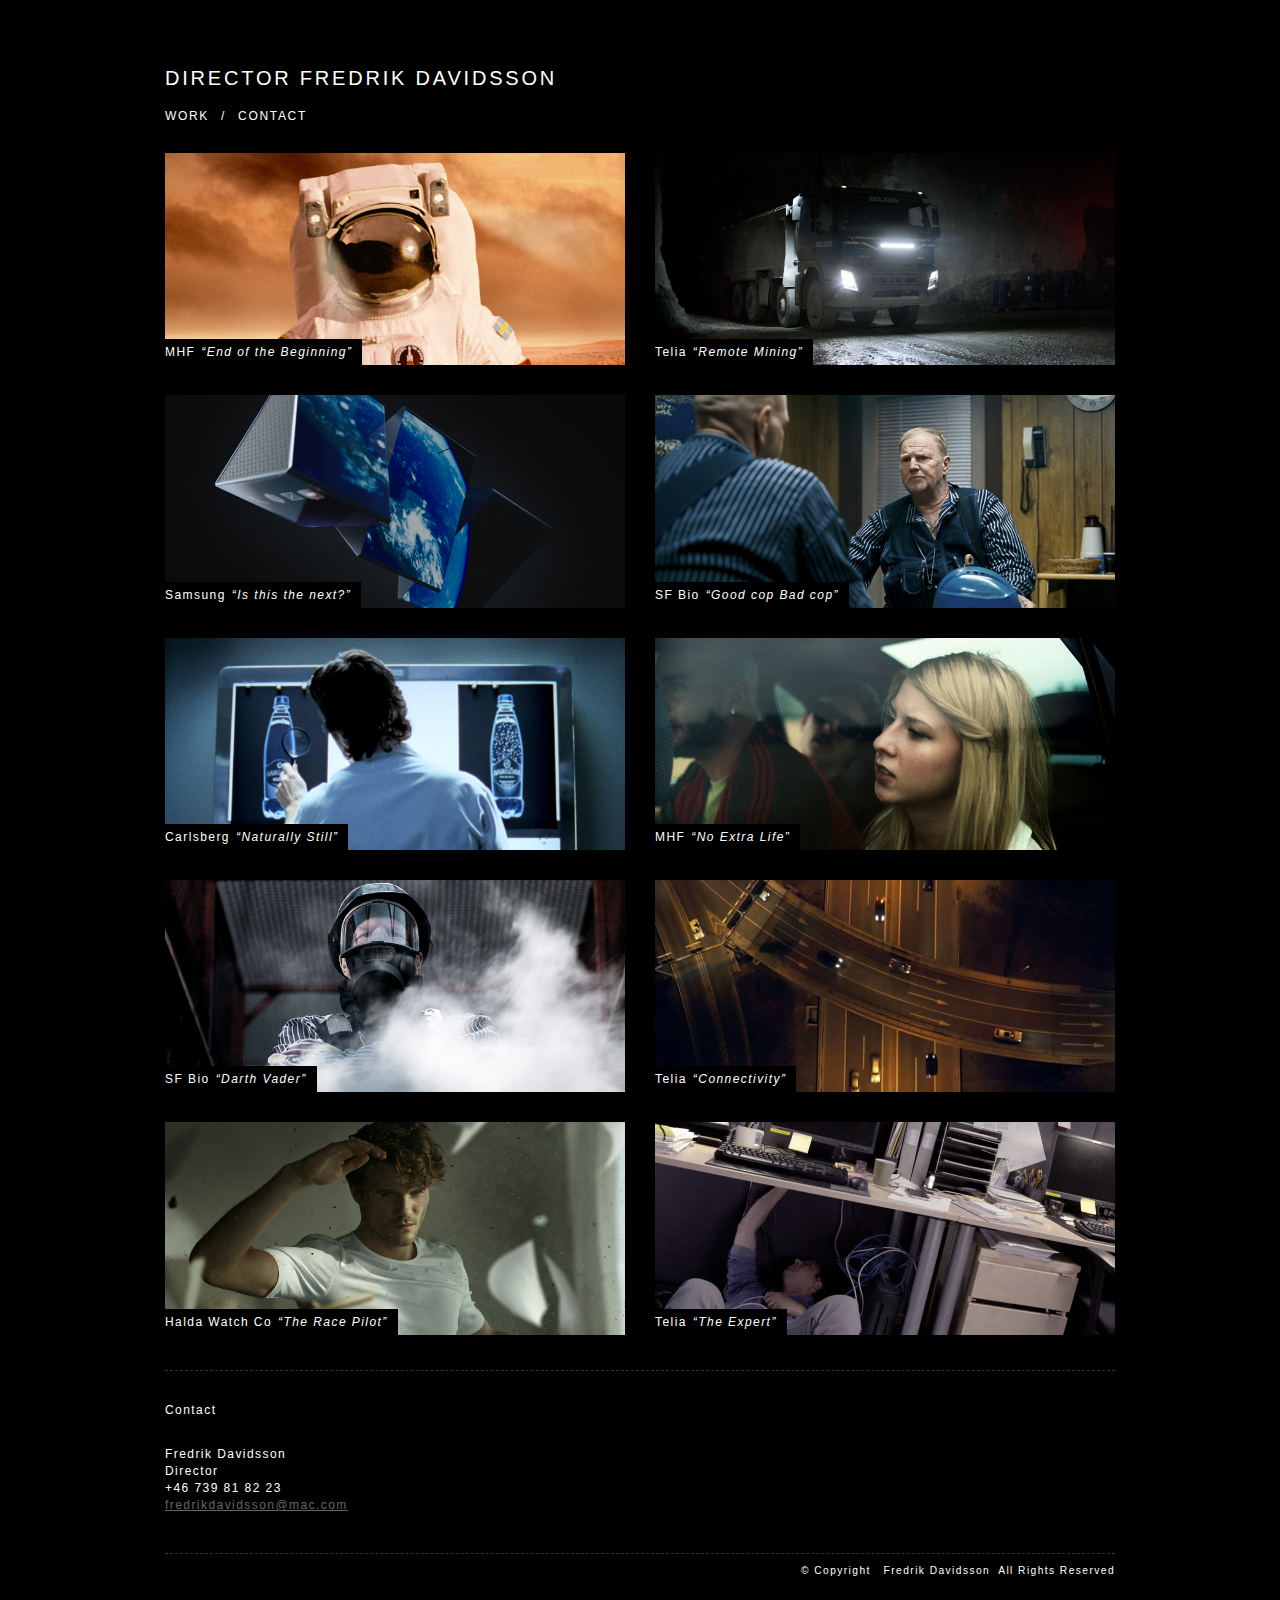
==== commit 871397b9: "content in place Halda the Race Pilot" ====
--- a/index.html
+++ b/index.html
@@ -54,7 +54,7 @@
     <div class="col-sm-6">
         <a href="/video/200039920.html" class="item-box">
             <figure>
-                <img src="/img/telia_remotemining.jpg" class="img-responsive img-responsive--zoom" alt="Click to watch: Remote Mining">
+                <img src="/img/telia_remotemining-2.jpg" class="img-responsive img-responsive--zoom" alt="Click to watch: Remote Mining">
                 <figcaption class="figcap">
                     Telia <em>Remote Mining</em>
                 </figcaption>
@@ -141,11 +141,11 @@
 <div class="row">
 
     <div class="col-sm-6">
-        <a href="/video/11387791.html" class="item-box">
-            <figure>
-                <img src="/img/750/scan_thedogooder.jpg" class="img-responsive img-responsive--zoom" alt="Click to watch: The Do-Gooder">
-                <figcaption class="figcap">
-                    Scan <em>The Do-Gooder</em>
+        <a href="/video/256593327.html" class="item-box">
+            <figure>
+                <img src="/img/halda_theracepilot.jpg" class="img-responsive img-responsive--zoom" alt="Click to watch: The Do-Gooder">
+                <figcaption class="figcap">
+                    Halda Watch Co <em>The Race Pilot</em>
                 </figcaption>
             </figure>
         </a>
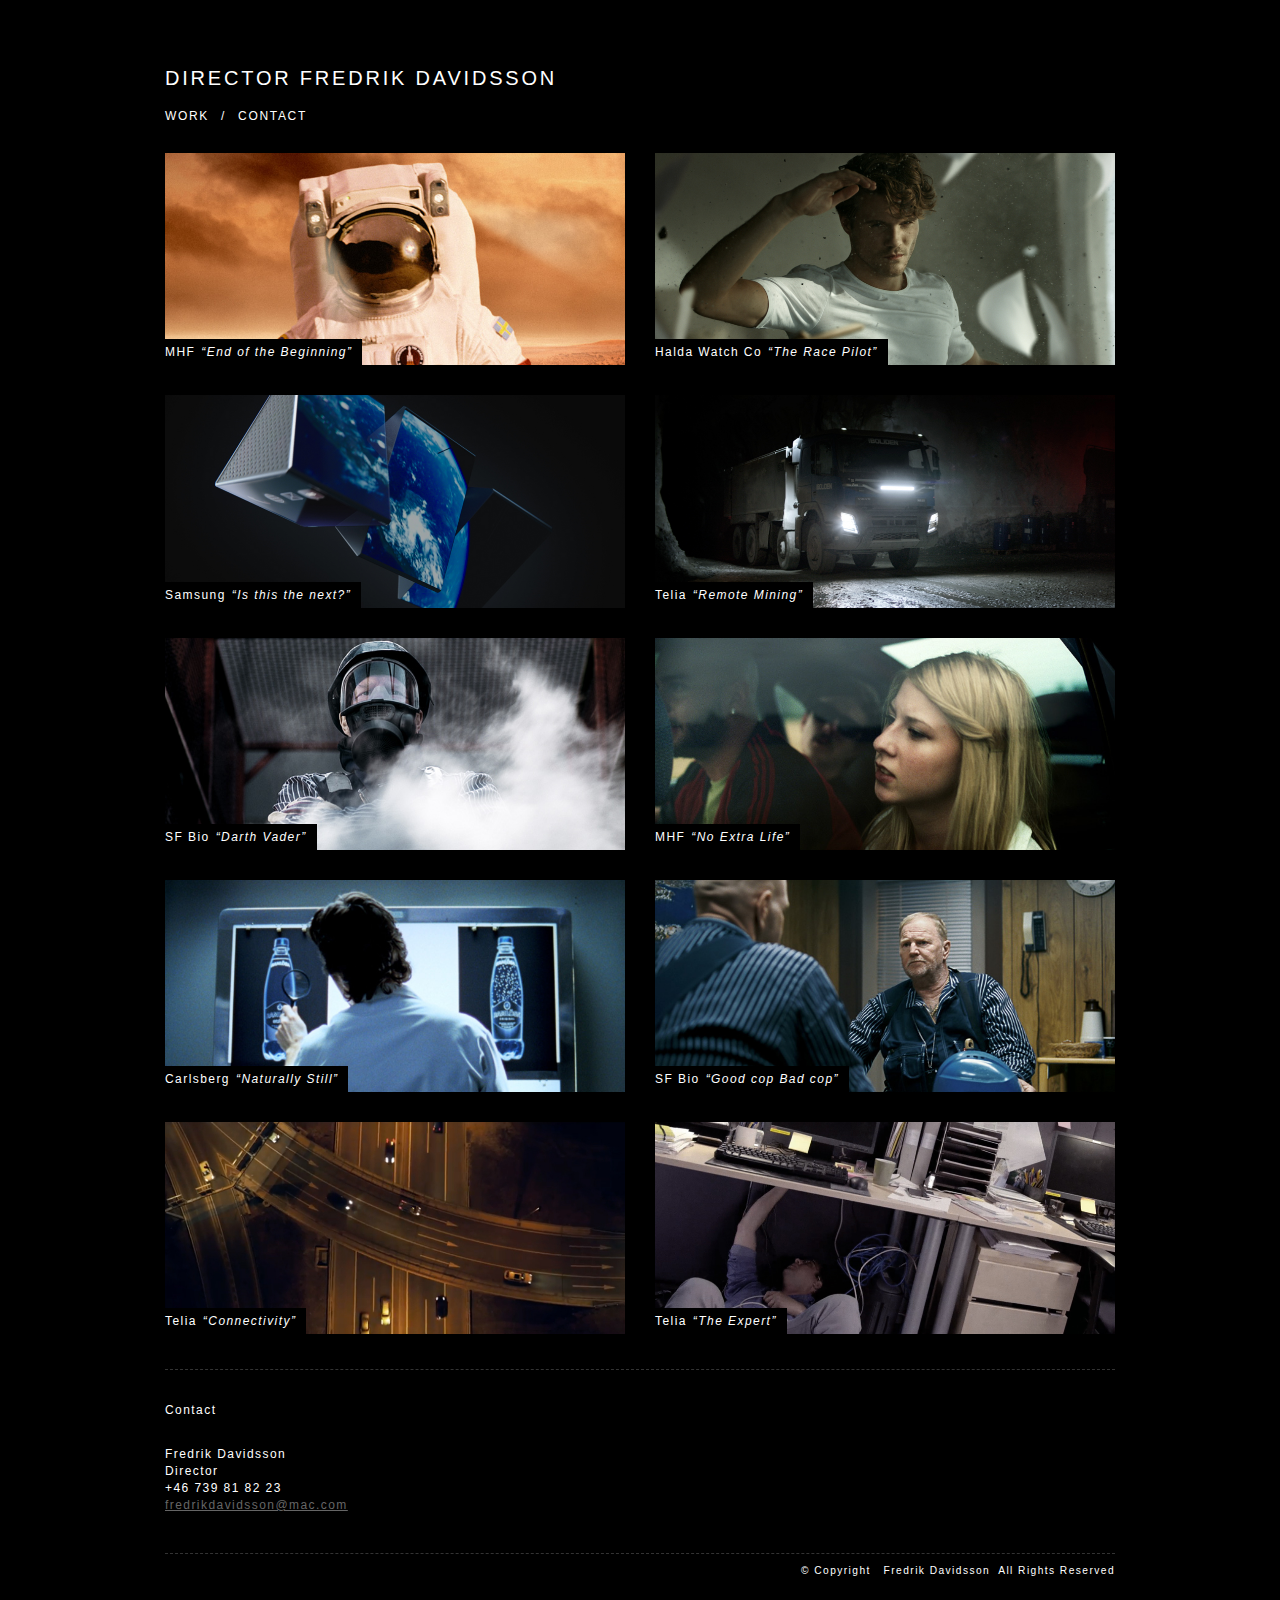
==== commit 34a4d396: "Sorted Halda - Releasing" ====
--- a/index.html
+++ b/index.html
@@ -52,6 +52,33 @@
     </div>
 
     <div class="col-sm-6">
+        <a href="/video/256593327.html" class="item-box">
+            <figure>
+                <img src="/img/halda_theracepilot.jpg" class="img-responsive img-responsive--zoom" alt="Click to watch: The Do-Gooder">
+                <figcaption class="figcap">
+                    Halda Watch Co <em>The Race Pilot</em>
+                </figcaption>
+            </figure>
+        </a>
+    </div>
+
+
+</div>
+<div class="row">
+
+    <div class="col-sm-6">
+        <a href="/video/200082497.html" class="item-box">
+            <figure>
+                <img src="/img/samsung_isthisthenext.jpg" class="img-responsive img-responsive--zoom" alt="Click to watch: Is this the next?">
+                <figcaption class="figcap">
+                    Samsung <em>Is this the next?</em>
+                </figcaption>
+            </figure>
+        </a>
+    </div>
+
+
+    <div class="col-sm-6">
         <a href="/video/200039920.html" class="item-box">
             <figure>
                 <img src="/img/telia_remotemining-2.jpg" class="img-responsive img-responsive--zoom" alt="Click to watch: Remote Mining">
@@ -62,19 +89,49 @@
         </a>
     </div>
 
-</div>
-<div class="row">
-
-    <div class="col-sm-6">
-        <a href="/video/200082497.html" class="item-box">
-            <figure>
-                <img src="/img/samsung_isthisthenext.jpg" class="img-responsive img-responsive--zoom" alt="Click to watch: Is this the next?">
-                <figcaption class="figcap">
-                    Samsung <em>Is this the next?</em>
-                </figcaption>
-            </figure>
-        </a>
-    </div>
+
+</div>
+<div class="row">
+
+    <div class="col-sm-6">
+        <a href="/video/11382361.html" class="item-box">
+            <figure>
+                <img src="/img/750/sf_darthvader.jpg" class="img-responsive img-responsive--zoom" alt="Click to watch: Darth Vader">
+                <figcaption class="figcap">
+                    SF Bio <em>Darth Vader</em>
+                </figcaption>
+            </figure>
+        </a>
+    </div>
+
+    <div class="col-sm-6">
+        <a href="/video/30067091.html" class="item-box">
+            <figure>
+                <img src="/img/750/mhf_noextralife.jpg" class="img-responsive img-responsive--zoom" alt="Click to watch: No Extra Life">
+                <figcaption class="figcap">
+                    MHF <em>No Extra Life</em>
+                </figcaption>
+            </figure>
+        </a>
+    </div>
+
+    
+    
+
+</div>
+<div class="row">
+
+    <div class="col-sm-6">
+        <a href="/video/76110263.html" class="item-box">
+            <figure>
+                <img src="/img/750/ramlosa_naturallystill.jpg" class="img-responsive img-responsive--zoom" alt="Click to watch: Naturally Still">
+                <figcaption class="figcap">
+                    Carlsberg <em>Naturally Still</em>
+                </figcaption>
+            </figure>
+        </a>
+    </div>
+
 
     <div class="col-sm-6">
         <a href="/video/11383042.html" class="item-box">
@@ -87,44 +144,9 @@
         </a>
     </div>
 
-</div>
-<div class="row">
-
-    <div class="col-sm-6">
-        <a href="/video/76110263.html" class="item-box">
-            <figure>
-                <img src="/img/750/ramlosa_naturallystill.jpg" class="img-responsive img-responsive--zoom" alt="Click to watch: Naturally Still">
-                <figcaption class="figcap">
-                    Carlsberg <em>Naturally Still</em>
-                </figcaption>
-            </figure>
-        </a>
-    </div>
-
-    <div class="col-sm-6">
-        <a href="/video/30067091.html" class="item-box">
-            <figure>
-                <img src="/img/750/mhf_noextralife.jpg" class="img-responsive img-responsive--zoom" alt="Click to watch: No Extra Life">
-                <figcaption class="figcap">
-                    MHF <em>No Extra Life</em>
-                </figcaption>
-            </figure>
-        </a>
-    </div>
-
-</div>
-<div class="row">
-
-    <div class="col-sm-6">
-        <a href="/video/11382361.html" class="item-box">
-            <figure>
-                <img src="/img/750/sf_darthvader.jpg" class="img-responsive img-responsive--zoom" alt="Click to watch: Darth Vader">
-                <figcaption class="figcap">
-                    SF Bio <em>Darth Vader</em>
-                </figcaption>
-            </figure>
-        </a>
-    </div>
+
+</div>
+<div class="row">
 
     <div class="col-sm-6">
         <a href="/video/200039546.html" class="item-box">
@@ -132,20 +154,6 @@
                 <img src="/img/telia_connectivity.jpg" class="img-responsive img-responsive--zoom" alt="Click to watch: Connectivity">
                 <figcaption class="figcap">
                     Telia <em>Connectivity</em>
-                </figcaption>
-            </figure>
-        </a>
-    </div>
-
-</div>
-<div class="row">
-
-    <div class="col-sm-6">
-        <a href="/video/256593327.html" class="item-box">
-            <figure>
-                <img src="/img/halda_theracepilot.jpg" class="img-responsive img-responsive--zoom" alt="Click to watch: The Do-Gooder">
-                <figcaption class="figcap">
-                    Halda Watch Co <em>The Race Pilot</em>
                 </figcaption>
             </figure>
         </a>
